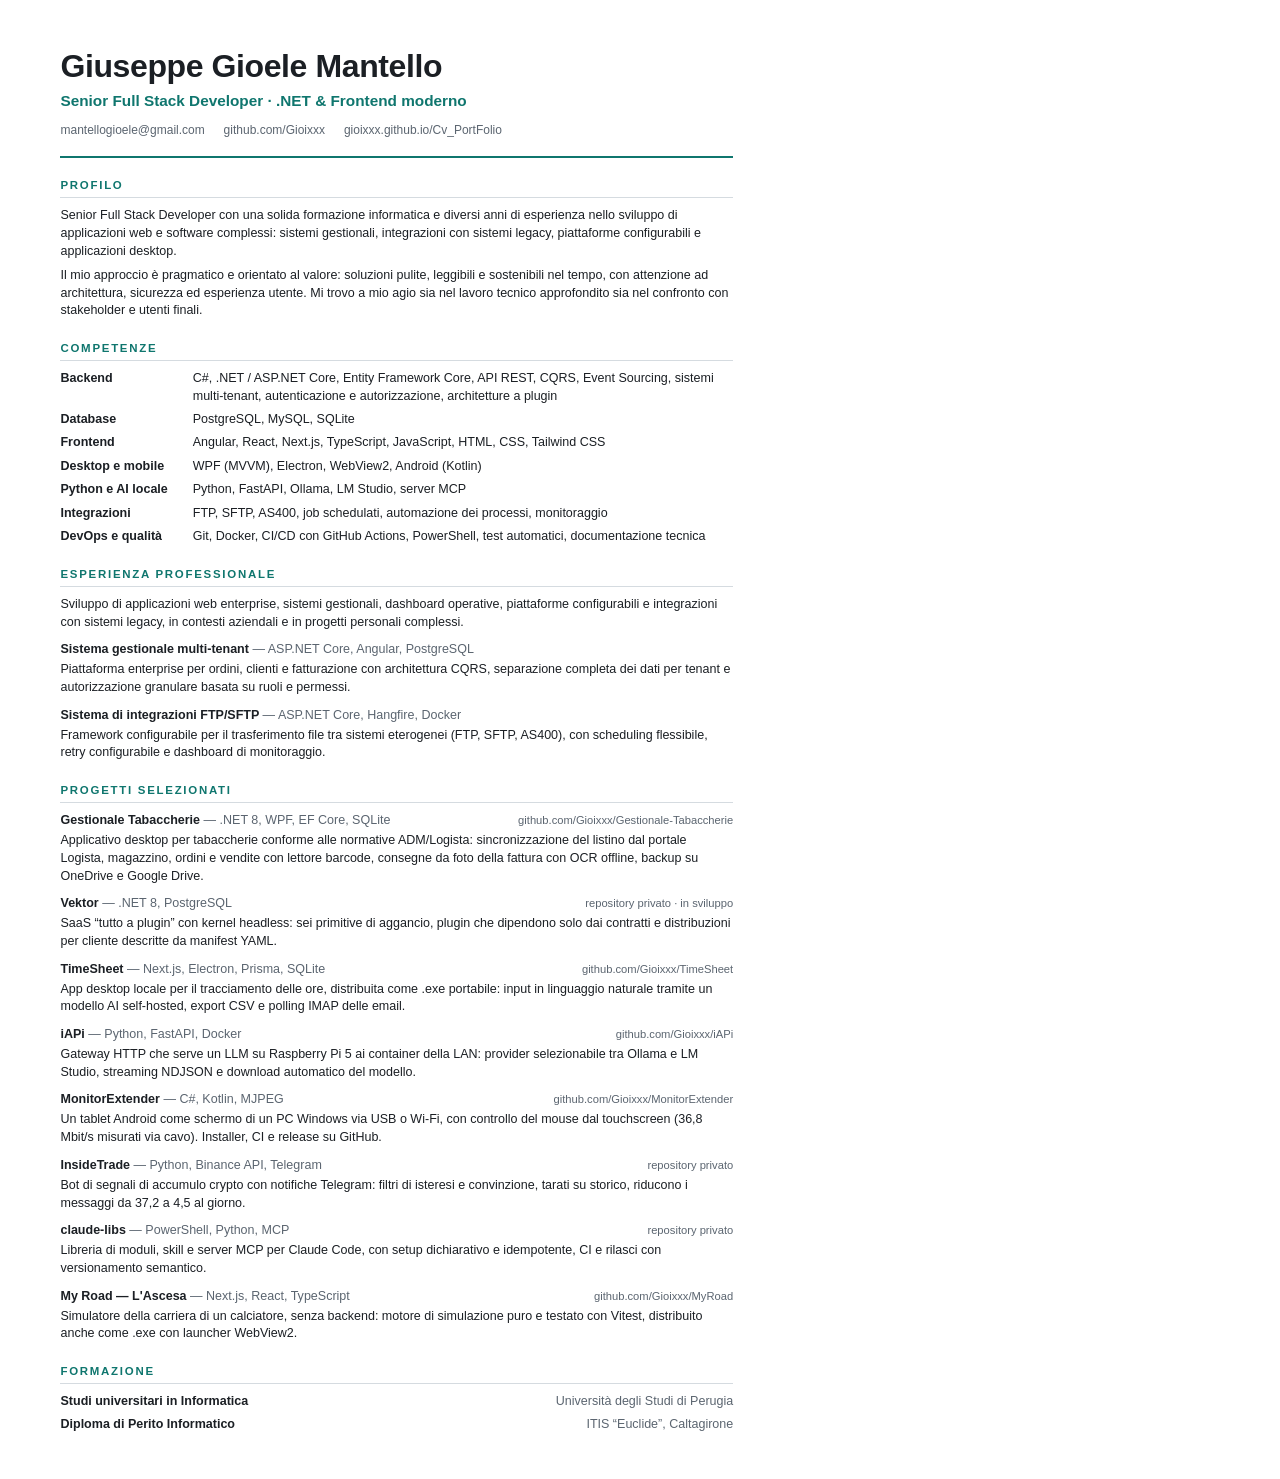
==== cv/cv.html @ 1de5ad5f "feat(cv): rebuild the downloadable CV from an HTML source - Add cv/cv.html (A4, selectable text, two" ====
<!DOCTYPE html>
<html lang="it">

<head>
    <meta charset="UTF-8">
    <title>Giuseppe Gioele Mantello — Senior Full Stack Developer</title>
    <meta name="author" content="Giuseppe Gioele Mantello">
    <style>
        /* Sorgente del CV scaricabile (../cv.pdf). Rigenera il PDF con cv/build-cv.ps1. */
        :root {
            --ink: #1b1f24;
            --muted: #5b6570;
            --accent: #0f766e;
            --rule: #d5dbe0;
        }

        @page {
            size: A4;
            margin: 0;
        }

        * {
            box-sizing: border-box;
            margin: 0;
            padding: 0;
        }

        html {
            -webkit-print-color-adjust: exact;
            print-color-adjust: exact;
        }

        body {
            font-family: "Segoe UI", Arial, Helvetica, sans-serif;
            font-size: 9.4pt;
            line-height: 1.42;
            color: var(--ink);
            background: #fff;
        }

        .page {
            width: 210mm;
            padding: 13mm 16mm 12mm;
        }

        /* Intestazione */
        header {
            padding-bottom: 4.5mm;
            border-bottom: 1.6pt solid var(--accent);
        }

        h1 {
            font-size: 24pt;
            line-height: 1.1;
            letter-spacing: -0.3pt;
            font-weight: 700;
        }

        .role {
            margin-top: 1.5mm;
            font-size: 11.5pt;
            font-weight: 600;
            color: var(--accent);
        }

        .contacts {
            margin-top: 2.6mm;
            display: flex;
            flex-wrap: wrap;
            gap: 0 5mm;
            font-size: 9pt;
            color: var(--muted);
        }

        .contacts a {
            color: inherit;
            text-decoration: none;
        }

        /* Sezioni */
        section {
            margin-top: 5.2mm;
        }

        h2 {
            font-size: 8.6pt;
            font-weight: 700;
            letter-spacing: 1.3pt;
            text-transform: uppercase;
            color: var(--accent);
            padding-bottom: 1mm;
            margin-bottom: 2.4mm;
            border-bottom: 0.6pt solid var(--rule);
        }

        p+p {
            margin-top: 1.6mm;
        }

        /* Competenze */
        .skills {
            display: grid;
            grid-template-columns: 31mm 1fr;
            gap: 1.5mm 4mm;
        }

        .skills dt {
            font-weight: 700;
        }

        .skills dd {
            color: var(--ink);
        }

        /* Esperienza e progetti */
        .entry {
            break-inside: avoid;
        }

        .entry+.entry {
            margin-top: 2.6mm;
        }

        .entry-head {
            display: flex;
            justify-content: space-between;
            align-items: baseline;
            gap: 4mm;
        }

        .entry-title {
            font-weight: 700;
        }

        .entry-title .stack {
            font-weight: 400;
            color: var(--muted);
        }

        .entry-link {
            font-size: 8.4pt;
            color: var(--muted);
            white-space: nowrap;
        }

        .entry p {
            margin-top: 0.6mm;
        }

        .lead-in {
            margin-bottom: 2.6mm;
        }

        .edu {
            display: flex;
            justify-content: space-between;
            gap: 4mm;
        }

        .edu+.edu {
            margin-top: 1.4mm;
        }

        .edu .where {
            color: var(--muted);
        }
    </style>
</head>

<body>
    <div class="page">
        <header>
            <h1>Giuseppe Gioele Mantello</h1>
            <div class="role">Senior Full Stack Developer &middot; .NET &amp; Frontend moderno</div>
            <div class="contacts">
                <a href="mailto:mantellogioele@gmail.com">mantellogioele@gmail.com</a>
                <a href="https://github.com/Gioixxx">github.com/Gioixxx</a>
                <a href="https://gioixxx.github.io/Cv_PortFolio/">gioixxx.github.io/Cv_PortFolio</a>
            </div>
        </header>

        <section>
            <h2>Profilo</h2>
            <p>
                Senior Full Stack Developer con una solida formazione informatica e diversi anni di esperienza
                nello sviluppo di applicazioni web e software complessi: sistemi gestionali, integrazioni con
                sistemi legacy, piattaforme configurabili e applicazioni desktop.
            </p>
            <p>
                Il mio approccio &egrave; pragmatico e orientato al valore: soluzioni pulite, leggibili e
                sostenibili nel tempo, con attenzione ad architettura, sicurezza ed esperienza utente. Mi trovo
                a mio agio sia nel lavoro tecnico approfondito sia nel confronto con stakeholder e utenti finali.
            </p>
        </section>

        <section>
            <h2>Competenze</h2>
            <dl class="skills">
                <dt>Backend</dt>
                <dd>C#, .NET / ASP.NET Core, Entity Framework Core, API REST, CQRS, Event Sourcing, sistemi
                    multi-tenant, autenticazione e autorizzazione, architetture a plugin</dd>
                <dt>Database</dt>
                <dd>PostgreSQL, MySQL, SQLite</dd>
                <dt>Frontend</dt>
                <dd>Angular, React, Next.js, TypeScript, JavaScript, HTML, CSS, Tailwind CSS</dd>
                <dt>Desktop e mobile</dt>
                <dd>WPF (MVVM), Electron, WebView2, Android (Kotlin)</dd>
                <dt>Python e AI locale</dt>
                <dd>Python, FastAPI, Ollama, LM Studio, server MCP</dd>
                <dt>Integrazioni</dt>
                <dd>FTP, SFTP, AS400, job schedulati, automazione dei processi, monitoraggio</dd>
                <dt>DevOps e qualit&agrave;</dt>
                <dd>Git, Docker, CI/CD con GitHub Actions, PowerShell, test automatici, documentazione tecnica</dd>
            </dl>
        </section>

        <section>
            <h2>Esperienza professionale</h2>
            <p class="lead-in">
                Sviluppo di applicazioni web enterprise, sistemi gestionali, dashboard operative, piattaforme
                configurabili e integrazioni con sistemi legacy, in contesti aziendali e in progetti personali
                complessi.
            </p>
            <div class="entry">
                <div class="entry-head">
                    <span class="entry-title">Sistema gestionale multi-tenant
                        <span class="stack">&mdash; ASP.NET Core, Angular, PostgreSQL</span></span>
                </div>
                <p>Piattaforma enterprise per ordini, clienti e fatturazione con architettura CQRS, separazione
                    completa dei dati per tenant e autorizzazione granulare basata su ruoli e permessi.</p>
            </div>
            <div class="entry">
                <div class="entry-head">
                    <span class="entry-title">Sistema di integrazioni FTP/SFTP
                        <span class="stack">&mdash; ASP.NET Core, Hangfire, Docker</span></span>
                </div>
                <p>Framework configurabile per il trasferimento file tra sistemi eterogenei (FTP, SFTP, AS400),
                    con scheduling flessibile, retry configurabile e dashboard di monitoraggio.</p>
            </div>
        </section>

        <section>
            <h2>Progetti selezionati</h2>
            <div class="entry">
                <div class="entry-head">
                    <span class="entry-title">Gestionale Tabaccherie
                        <span class="stack">&mdash; .NET 8, WPF, EF Core, SQLite</span></span>
                    <span class="entry-link">github.com/Gioixxx/Gestionale-Tabaccherie</span>
                </div>
                <p>Applicativo desktop per tabaccherie conforme alle normative ADM/Logista: sincronizzazione del
                    listino dal portale Logista, magazzino, ordini e vendite con lettore barcode, consegne da
                    foto della fattura con OCR offline, backup su OneDrive e Google Drive.</p>
            </div>
            <div class="entry">
                <div class="entry-head">
                    <span class="entry-title">Vektor
                        <span class="stack">&mdash; .NET 8, PostgreSQL</span></span>
                    <span class="entry-link">repository privato &middot; in sviluppo</span>
                </div>
                <p>SaaS &ldquo;tutto a plugin&rdquo; con kernel headless: sei primitive di aggancio, plugin che
                    dipendono solo dai contratti e distribuzioni per cliente descritte da manifest YAML.</p>
            </div>
            <div class="entry">
                <div class="entry-head">
                    <span class="entry-title">TimeSheet
                        <span class="stack">&mdash; Next.js, Electron, Prisma, SQLite</span></span>
                    <span class="entry-link">github.com/Gioixxx/TimeSheet</span>
                </div>
                <p>App desktop locale per il tracciamento delle ore, distribuita come .exe portabile: input in
                    linguaggio naturale tramite un modello AI self-hosted, export CSV e polling IMAP delle email.</p>
            </div>
            <div class="entry">
                <div class="entry-head">
                    <span class="entry-title">iAPi
                        <span class="stack">&mdash; Python, FastAPI, Docker</span></span>
                    <span class="entry-link">github.com/Gioixxx/iAPi</span>
                </div>
                <p>Gateway HTTP che serve un LLM su Raspberry Pi 5 ai container della LAN: provider selezionabile
                    tra Ollama e LM Studio, streaming NDJSON e download automatico del modello.</p>
            </div>
            <div class="entry">
                <div class="entry-head">
                    <span class="entry-title">MonitorExtender
                        <span class="stack">&mdash; C#, Kotlin, MJPEG</span></span>
                    <span class="entry-link">github.com/Gioixxx/MonitorExtender</span>
                </div>
                <p>Un tablet Android come schermo di un PC Windows via USB o Wi-Fi, con controllo del mouse dal
                    touchscreen (36,8 Mbit/s misurati via cavo). Installer, CI e release su GitHub.</p>
            </div>
            <div class="entry">
                <div class="entry-head">
                    <span class="entry-title">InsideTrade
                        <span class="stack">&mdash; Python, Binance API, Telegram</span></span>
                    <span class="entry-link">repository privato</span>
                </div>
                <p>Bot di segnali di accumulo crypto con notifiche Telegram: filtri di isteresi e convinzione,
                    tarati su storico, riducono i messaggi da 37,2 a 4,5 al giorno.</p>
            </div>
            <div class="entry">
                <div class="entry-head">
                    <span class="entry-title">claude-libs
                        <span class="stack">&mdash; PowerShell, Python, MCP</span></span>
                    <span class="entry-link">repository privato</span>
                </div>
                <p>Libreria di moduli, skill e server MCP per Claude Code, con setup dichiarativo e idempotente,
                    CI e rilasci con versionamento semantico.</p>
            </div>
            <div class="entry">
                <div class="entry-head">
                    <span class="entry-title">My Road &mdash; L'Ascesa
                        <span class="stack">&mdash; Next.js, React, TypeScript</span></span>
                    <span class="entry-link">github.com/Gioixxx/MyRoad</span>
                </div>
                <p>Simulatore della carriera di un calciatore, senza backend: motore di simulazione puro e testato
                    con Vitest, distribuito anche come .exe con launcher WebView2.</p>
            </div>
        </section>

        <section>
            <h2>Formazione</h2>
            <div class="edu">
                <span><strong>Studi universitari in Informatica</strong></span>
                <span class="where">Universit&agrave; degli Studi di Perugia</span>
            </div>
            <div class="edu">
                <span><strong>Diploma di Perito Informatico</strong></span>
                <span class="where">ITIS &ldquo;Euclide&rdquo;, Caltagirone</span>
            </div>
        </section>
    </div>
</body>

</html>
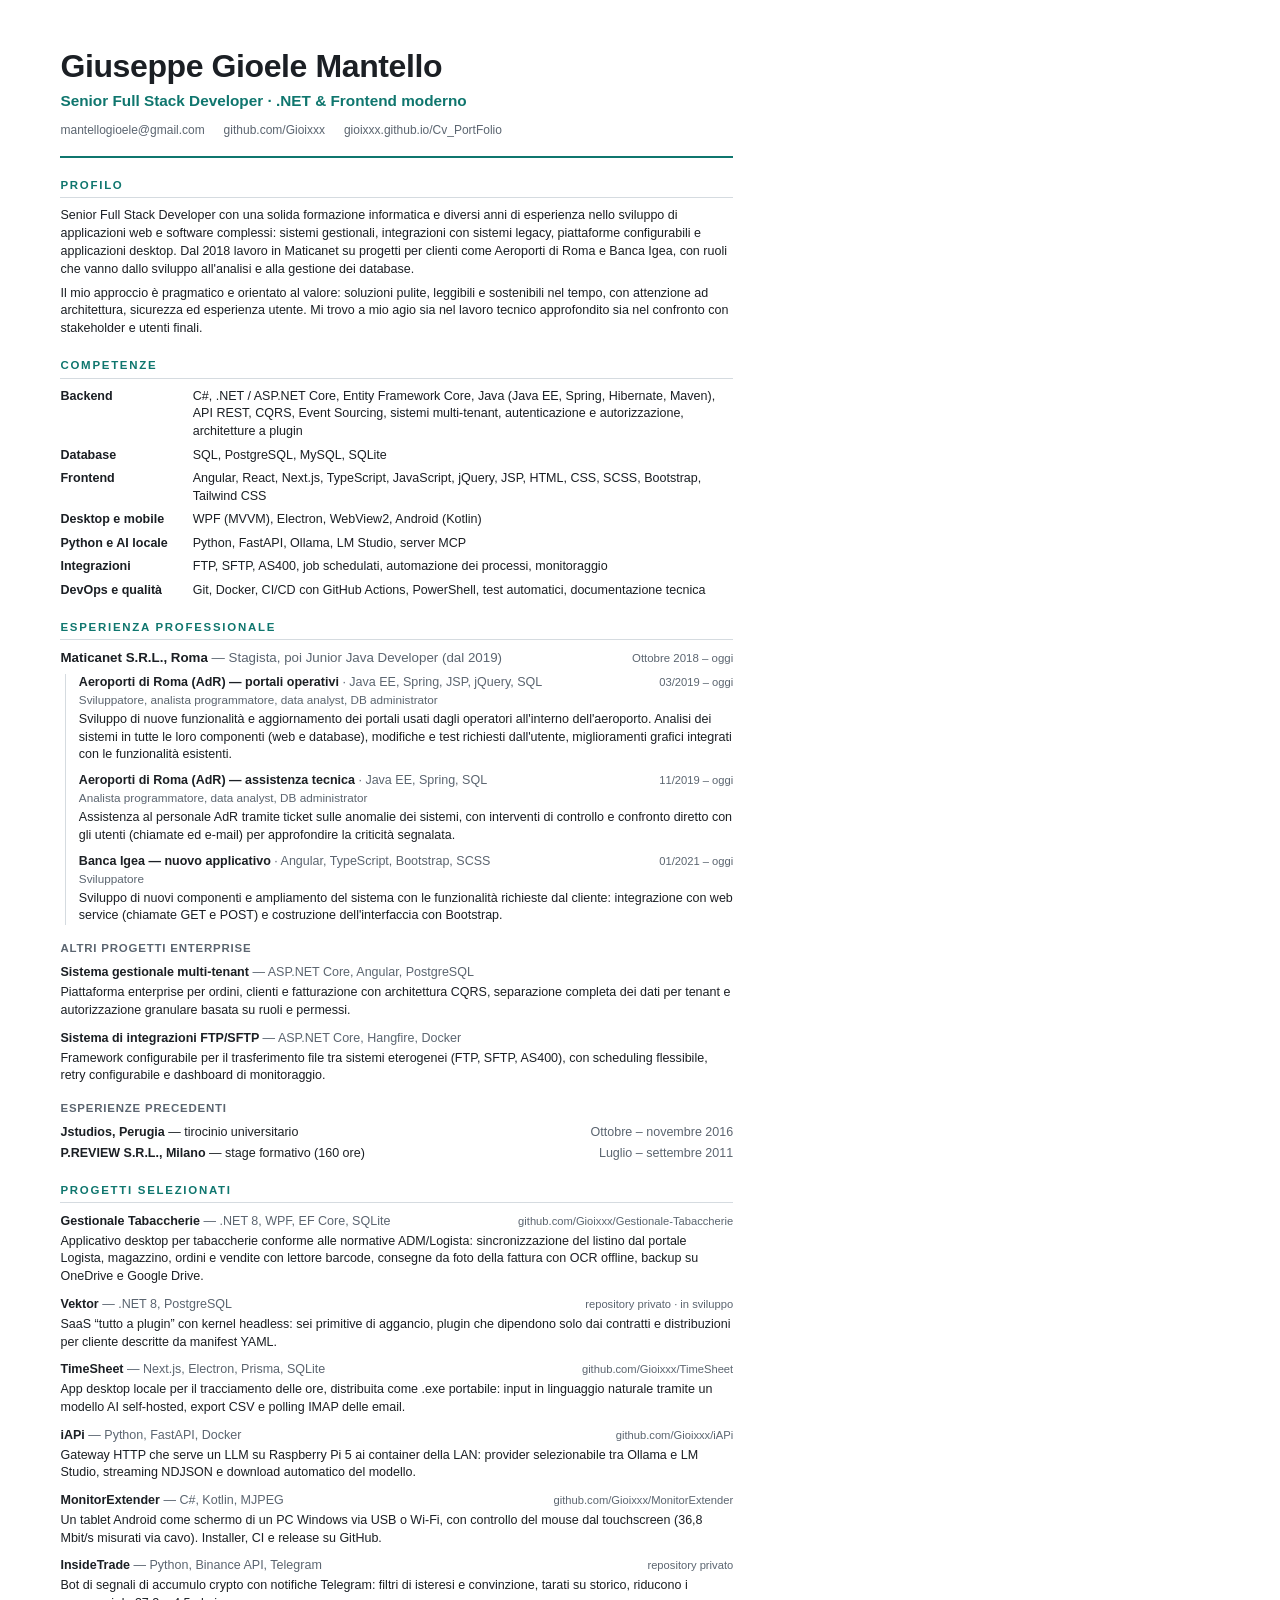
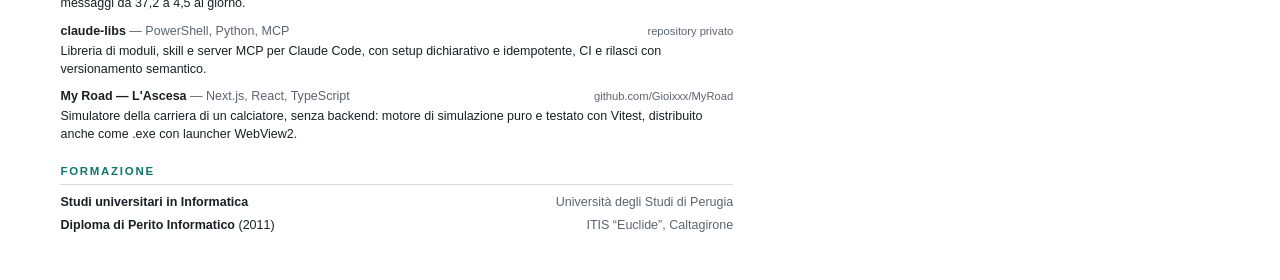
==== commit 88577952: "feat(cv): add Maticanet experience and client engagements - Add the Maticanet S.R.L. role history (i" ====
--- a/cv/cv.html
+++ b/cv/cv.html
@@ -151,6 +151,79 @@
             margin-bottom: 2.6mm;
         }
 
+        /* Azienda con incarichi per cliente annidati */
+        .job {
+            break-inside: avoid-page;
+        }
+
+        .job+.job {
+            margin-top: 3mm;
+        }
+
+        .job-head {
+            display: flex;
+            justify-content: space-between;
+            align-items: baseline;
+            gap: 4mm;
+        }
+
+        .job-company {
+            font-weight: 700;
+            font-size: 10pt;
+        }
+
+        .job-roles {
+            font-weight: 400;
+            color: var(--muted);
+        }
+
+        .job-period {
+            font-size: 8.6pt;
+            color: var(--muted);
+            white-space: nowrap;
+        }
+
+        .engagements {
+            margin: 1.6mm 0 0 1.2mm;
+            padding-left: 3.4mm;
+            border-left: 1.4pt solid var(--rule);
+        }
+
+        .engagements .entry+.entry {
+            margin-top: 2.2mm;
+        }
+
+        .role-line {
+            color: var(--muted);
+            font-size: 8.8pt;
+        }
+
+        .subhead {
+            margin: 4mm 0 2mm;
+            font-size: 8.6pt;
+            font-weight: 700;
+            letter-spacing: 0.6pt;
+            text-transform: uppercase;
+            color: var(--muted);
+            break-after: avoid;
+        }
+
+        .earlier {
+            break-inside: avoid;
+            display: flex;
+            justify-content: space-between;
+            gap: 4mm;
+        }
+
+        .earlier+.earlier {
+            margin-top: 0.8mm;
+        }
+
+        .earlier .when {
+            color: var(--muted);
+            white-space: nowrap;
+        }
+
         .edu {
             display: flex;
             justify-content: space-between;
@@ -184,7 +257,9 @@
             <p>
                 Senior Full Stack Developer con una solida formazione informatica e diversi anni di esperienza
                 nello sviluppo di applicazioni web e software complessi: sistemi gestionali, integrazioni con
-                sistemi legacy, piattaforme configurabili e applicazioni desktop.
+                sistemi legacy, piattaforme configurabili e applicazioni desktop. Dal 2018 lavoro in
+                Maticanet su progetti per clienti come Aeroporti di Roma e Banca Igea, con ruoli che vanno dallo
+                sviluppo all'analisi e alla gestione dei database.
             </p>
             <p>
                 Il mio approccio &egrave; pragmatico e orientato al valore: soluzioni pulite, leggibili e
@@ -197,12 +272,14 @@
             <h2>Competenze</h2>
             <dl class="skills">
                 <dt>Backend</dt>
-                <dd>C#, .NET / ASP.NET Core, Entity Framework Core, API REST, CQRS, Event Sourcing, sistemi
-                    multi-tenant, autenticazione e autorizzazione, architetture a plugin</dd>
+                <dd>C#, .NET / ASP.NET Core, Entity Framework Core, Java (Java EE, Spring, Hibernate, Maven),
+                    API REST, CQRS, Event Sourcing, sistemi multi-tenant, autenticazione e autorizzazione,
+                    architetture a plugin</dd>
                 <dt>Database</dt>
-                <dd>PostgreSQL, MySQL, SQLite</dd>
+                <dd>SQL, PostgreSQL, MySQL, SQLite</dd>
                 <dt>Frontend</dt>
-                <dd>Angular, React, Next.js, TypeScript, JavaScript, HTML, CSS, Tailwind CSS</dd>
+                <dd>Angular, React, Next.js, TypeScript, JavaScript, jQuery, JSP, HTML, CSS, SCSS, Bootstrap,
+                    Tailwind CSS</dd>
                 <dt>Desktop e mobile</dt>
                 <dd>WPF (MVVM), Electron, WebView2, Android (Kotlin)</dd>
                 <dt>Python e AI locale</dt>
@@ -216,11 +293,51 @@
 
         <section>
             <h2>Esperienza professionale</h2>
-            <p class="lead-in">
-                Sviluppo di applicazioni web enterprise, sistemi gestionali, dashboard operative, piattaforme
-                configurabili e integrazioni con sistemi legacy, in contesti aziendali e in progetti personali
-                complessi.
-            </p>
+            <div class="job">
+                <div class="job-head">
+                    <span class="job-company">Maticanet S.R.L., Roma
+                        <span class="job-roles">&mdash; Stagista, poi Junior Java Developer (dal 2019)</span></span>
+                    <span class="job-period">Ottobre 2018 &ndash; oggi</span>
+                </div>
+                <div class="engagements">
+                    <div class="entry">
+                        <div class="entry-head">
+                            <span class="entry-title">Aeroporti di Roma (AdR) &mdash; portali operativi
+                                <span class="stack">&middot; Java EE, Spring, JSP, jQuery, SQL</span></span>
+                            <span class="entry-link">03/2019 &ndash; oggi</span>
+                        </div>
+                        <div class="role-line">Sviluppatore, analista programmatore, data analyst, DB administrator</div>
+                        <p>Sviluppo di nuove funzionalit&agrave; e aggiornamento dei portali usati dagli operatori
+                            all'interno dell'aeroporto. Analisi dei sistemi in tutte le loro componenti (web e
+                            database), modifiche e test richiesti dall'utente, miglioramenti grafici integrati con
+                            le funzionalit&agrave; esistenti.</p>
+                    </div>
+                    <div class="entry">
+                        <div class="entry-head">
+                            <span class="entry-title">Aeroporti di Roma (AdR) &mdash; assistenza tecnica
+                                <span class="stack">&middot; Java EE, Spring, SQL</span></span>
+                            <span class="entry-link">11/2019 &ndash; oggi</span>
+                        </div>
+                        <div class="role-line">Analista programmatore, data analyst, DB administrator</div>
+                        <p>Assistenza al personale AdR tramite ticket sulle anomalie dei sistemi, con interventi di
+                            controllo e confronto diretto con gli utenti (chiamate ed e-mail) per approfondire la
+                            criticit&agrave; segnalata.</p>
+                    </div>
+                    <div class="entry">
+                        <div class="entry-head">
+                            <span class="entry-title">Banca Igea &mdash; nuovo applicativo
+                                <span class="stack">&middot; Angular, TypeScript, Bootstrap, SCSS</span></span>
+                            <span class="entry-link">01/2021 &ndash; oggi</span>
+                        </div>
+                        <div class="role-line">Sviluppatore</div>
+                        <p>Sviluppo di nuovi componenti e ampliamento del sistema con le funzionalit&agrave; richieste
+                            dal cliente: integrazione con web service (chiamate GET e POST) e costruzione
+                            dell'interfaccia con Bootstrap.</p>
+                    </div>
+                </div>
+            </div>
+
+            <div class="subhead">Altri progetti enterprise</div>
             <div class="entry">
                 <div class="entry-head">
                     <span class="entry-title">Sistema gestionale multi-tenant
@@ -236,6 +353,16 @@
                 </div>
                 <p>Framework configurabile per il trasferimento file tra sistemi eterogenei (FTP, SFTP, AS400),
                     con scheduling flessibile, retry configurabile e dashboard di monitoraggio.</p>
+            </div>
+
+            <div class="subhead">Esperienze precedenti</div>
+            <div class="earlier">
+                <span><strong>Jstudios, Perugia</strong> &mdash; tirocinio universitario</span>
+                <span class="when">Ottobre &ndash; novembre 2016</span>
+            </div>
+            <div class="earlier">
+                <span><strong>P.REVIEW S.R.L., Milano</strong> &mdash; stage formativo (160 ore)</span>
+                <span class="when">Luglio &ndash; settembre 2011</span>
             </div>
         </section>
 
@@ -323,7 +450,7 @@
                 <span class="where">Universit&agrave; degli Studi di Perugia</span>
             </div>
             <div class="edu">
-                <span><strong>Diploma di Perito Informatico</strong></span>
+                <span><strong>Diploma di Perito Informatico</strong> (2011)</span>
                 <span class="where">ITIS &ldquo;Euclide&rdquo;, Caltagirone</span>
             </div>
         </section>
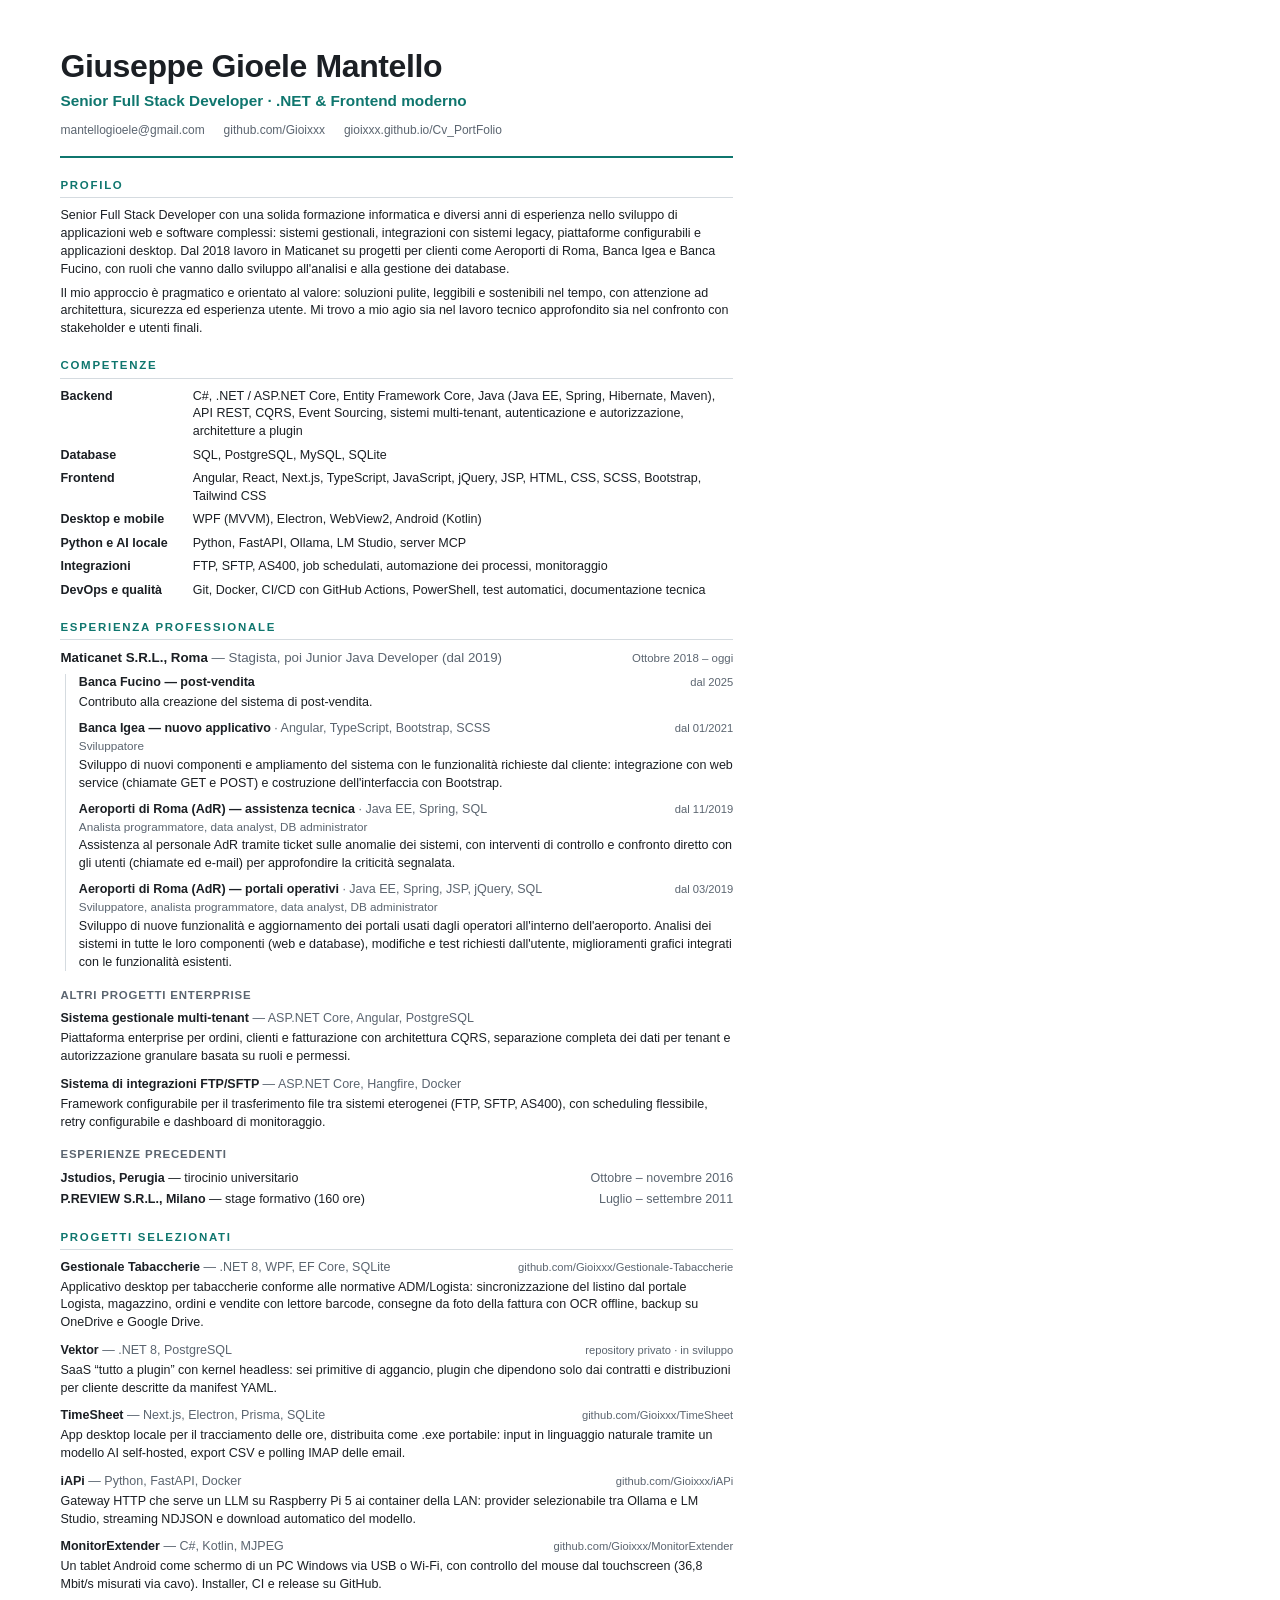
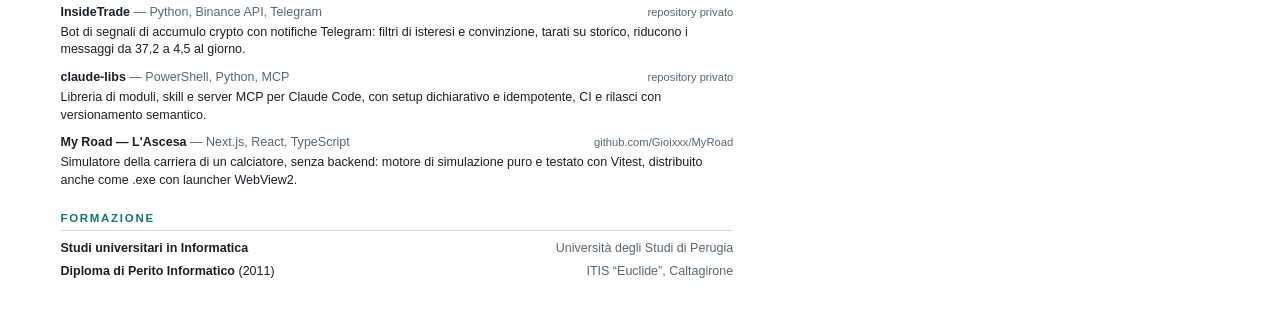
==== commit a2c50e5d: "feat(cv): add Banca Fucino post-sales engagement - Add the Banca Fucino post-vendita engagement (sin" ====
--- a/cv/cv.html
+++ b/cv/cv.html
@@ -198,6 +198,10 @@
             font-size: 8.8pt;
         }
 
+        .keep {
+            break-inside: avoid;
+        }
+
         .subhead {
             margin: 4mm 0 2mm;
             font-size: 8.6pt;
@@ -258,7 +262,7 @@
                 Senior Full Stack Developer con una solida formazione informatica e diversi anni di esperienza
                 nello sviluppo di applicazioni web e software complessi: sistemi gestionali, integrazioni con
                 sistemi legacy, piattaforme configurabili e applicazioni desktop. Dal 2018 lavoro in
-                Maticanet su progetti per clienti come Aeroporti di Roma e Banca Igea, con ruoli che vanno dallo
+                Maticanet su progetti per clienti come Aeroporti di Roma, Banca Igea e Banca Fucino, con ruoli che vanno dallo
                 sviluppo all'analisi e alla gestione dei database.
             </p>
             <p>
@@ -302,21 +306,27 @@
                 <div class="engagements">
                     <div class="entry">
                         <div class="entry-head">
-                            <span class="entry-title">Aeroporti di Roma (AdR) &mdash; portali operativi
-                                <span class="stack">&middot; Java EE, Spring, JSP, jQuery, SQL</span></span>
-                            <span class="entry-link">03/2019 &ndash; oggi</span>
+                            <span class="entry-title">Banca Fucino &mdash; post-vendita</span>
+                            <span class="entry-link">dal 2025</span>
                         </div>
-                        <div class="role-line">Sviluppatore, analista programmatore, data analyst, DB administrator</div>
-                        <p>Sviluppo di nuove funzionalit&agrave; e aggiornamento dei portali usati dagli operatori
-                            all'interno dell'aeroporto. Analisi dei sistemi in tutte le loro componenti (web e
-                            database), modifiche e test richiesti dall'utente, miglioramenti grafici integrati con
-                            le funzionalit&agrave; esistenti.</p>
+                        <p>Contributo alla creazione del sistema di post-vendita.</p>
+                    </div>
+                    <div class="entry">
+                        <div class="entry-head">
+                            <span class="entry-title">Banca Igea &mdash; nuovo applicativo
+                                <span class="stack">&middot; Angular, TypeScript, Bootstrap, SCSS</span></span>
+                            <span class="entry-link">dal 01/2021</span>
+                        </div>
+                        <div class="role-line">Sviluppatore</div>
+                        <p>Sviluppo di nuovi componenti e ampliamento del sistema con le funzionalit&agrave; richieste
+                            dal cliente: integrazione con web service (chiamate GET e POST) e costruzione
+                            dell'interfaccia con Bootstrap.</p>
                     </div>
                     <div class="entry">
                         <div class="entry-head">
                             <span class="entry-title">Aeroporti di Roma (AdR) &mdash; assistenza tecnica
                                 <span class="stack">&middot; Java EE, Spring, SQL</span></span>
-                            <span class="entry-link">11/2019 &ndash; oggi</span>
+                            <span class="entry-link">dal 11/2019</span>
                         </div>
                         <div class="role-line">Analista programmatore, data analyst, DB administrator</div>
                         <p>Assistenza al personale AdR tramite ticket sulle anomalie dei sistemi, con interventi di
@@ -325,18 +335,20 @@
                     </div>
                     <div class="entry">
                         <div class="entry-head">
-                            <span class="entry-title">Banca Igea &mdash; nuovo applicativo
-                                <span class="stack">&middot; Angular, TypeScript, Bootstrap, SCSS</span></span>
-                            <span class="entry-link">01/2021 &ndash; oggi</span>
+                            <span class="entry-title">Aeroporti di Roma (AdR) &mdash; portali operativi
+                                <span class="stack">&middot; Java EE, Spring, JSP, jQuery, SQL</span></span>
+                            <span class="entry-link">dal 03/2019</span>
                         </div>
-                        <div class="role-line">Sviluppatore</div>
-                        <p>Sviluppo di nuovi componenti e ampliamento del sistema con le funzionalit&agrave; richieste
-                            dal cliente: integrazione con web service (chiamate GET e POST) e costruzione
-                            dell'interfaccia con Bootstrap.</p>
+                        <div class="role-line">Sviluppatore, analista programmatore, data analyst, DB administrator</div>
+                        <p>Sviluppo di nuove funzionalit&agrave; e aggiornamento dei portali usati dagli operatori
+                            all'interno dell'aeroporto. Analisi dei sistemi in tutte le loro componenti (web e
+                            database), modifiche e test richiesti dall'utente, miglioramenti grafici integrati con
+                            le funzionalit&agrave; esistenti.</p>
                     </div>
                 </div>
             </div>
 
+            <div class="keep">
             <div class="subhead">Altri progetti enterprise</div>
             <div class="entry">
                 <div class="entry-head">
@@ -353,6 +365,8 @@
                 </div>
                 <p>Framework configurabile per il trasferimento file tra sistemi eterogenei (FTP, SFTP, AS400),
                     con scheduling flessibile, retry configurabile e dashboard di monitoraggio.</p>
+            </div>
+
             </div>
 
             <div class="subhead">Esperienze precedenti</div>
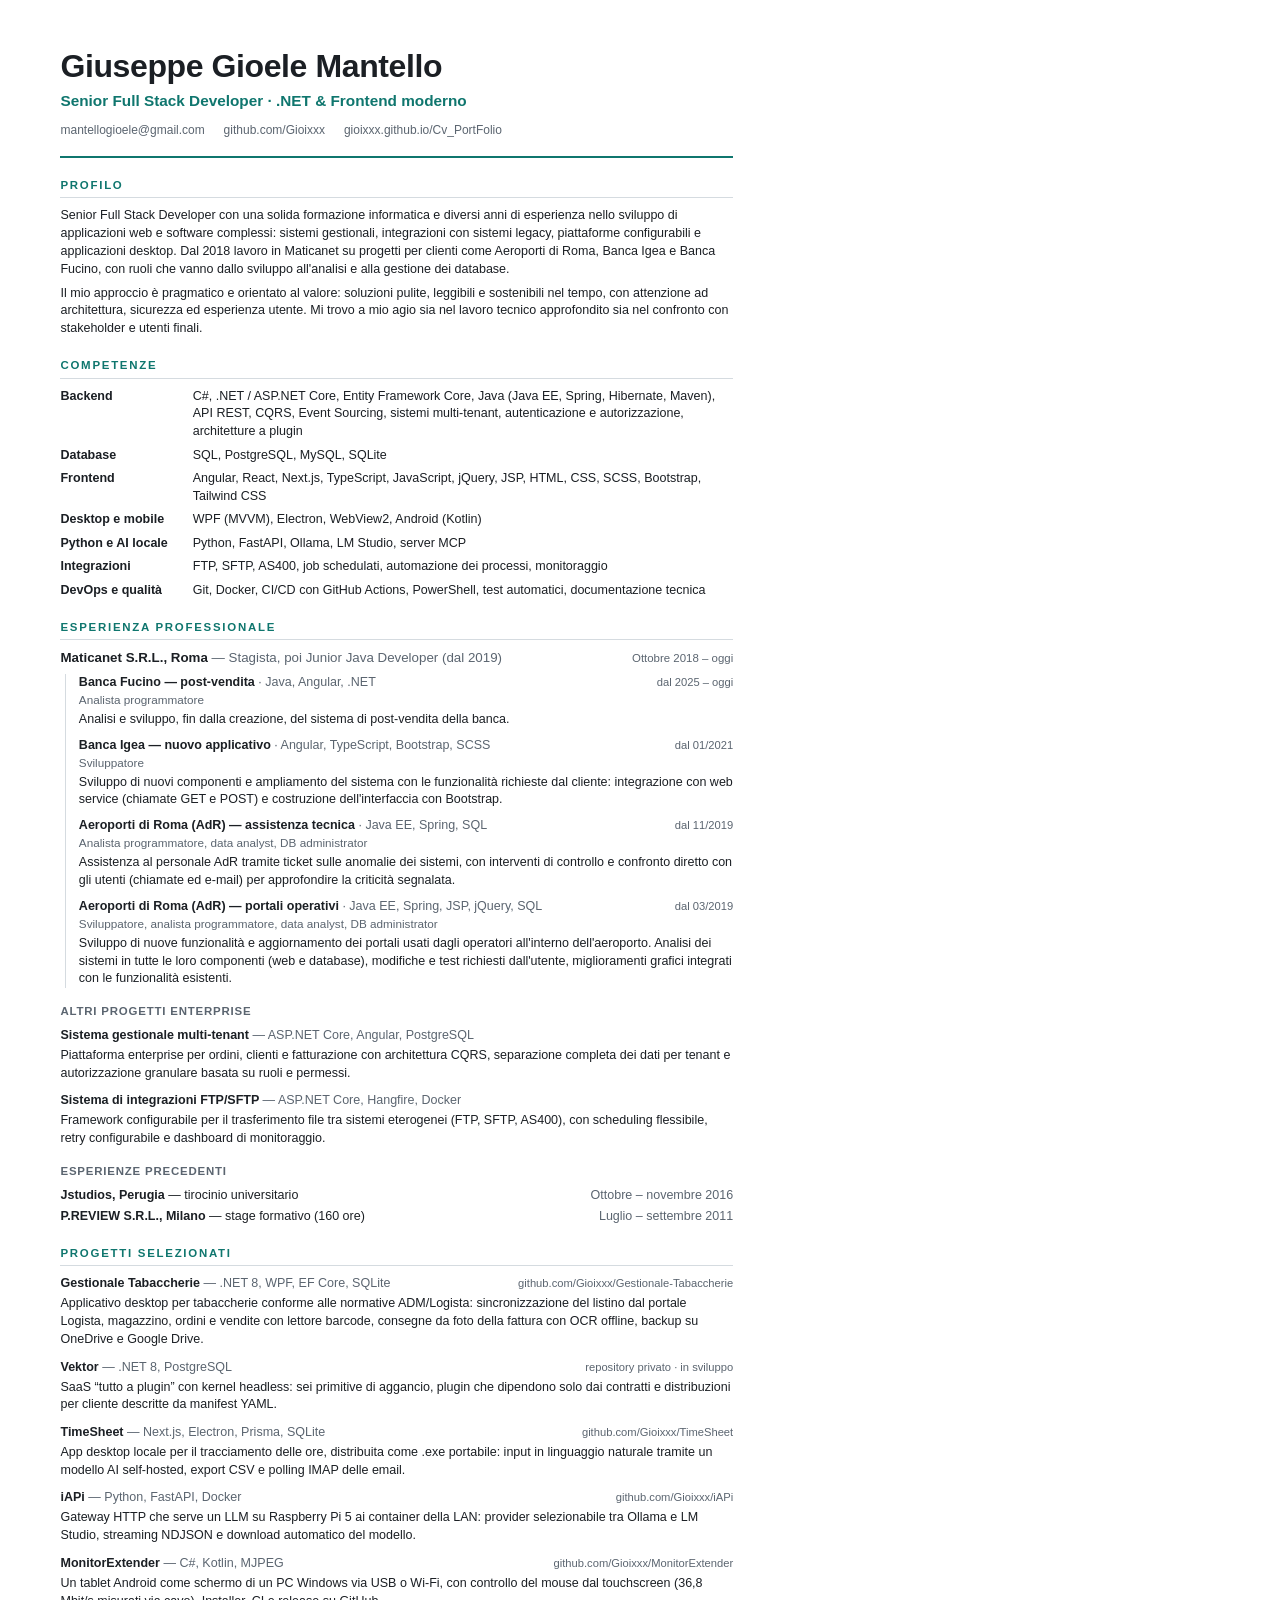
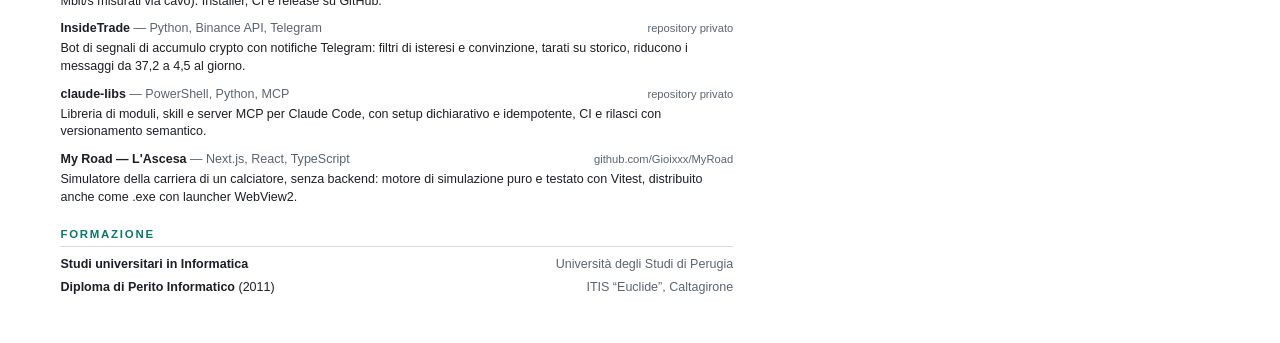
==== commit 4a2dbadf: "feat(cv): add role, stack and period for Banca Fucino - Banca Fucino is ongoing: analista programmat" ====
--- a/cv/cv.html
+++ b/cv/cv.html
@@ -306,10 +306,12 @@
                 <div class="engagements">
                     <div class="entry">
                         <div class="entry-head">
-                            <span class="entry-title">Banca Fucino &mdash; post-vendita</span>
-                            <span class="entry-link">dal 2025</span>
+                            <span class="entry-title">Banca Fucino &mdash; post-vendita
+                                <span class="stack">&middot; Java, Angular, .NET</span></span>
+                            <span class="entry-link">dal 2025 &ndash; oggi</span>
                         </div>
-                        <p>Contributo alla creazione del sistema di post-vendita.</p>
+                        <div class="role-line">Analista programmatore</div>
+                        <p>Analisi e sviluppo, fin dalla creazione, del sistema di post-vendita della banca.</p>
                     </div>
                     <div class="entry">
                         <div class="entry-head">
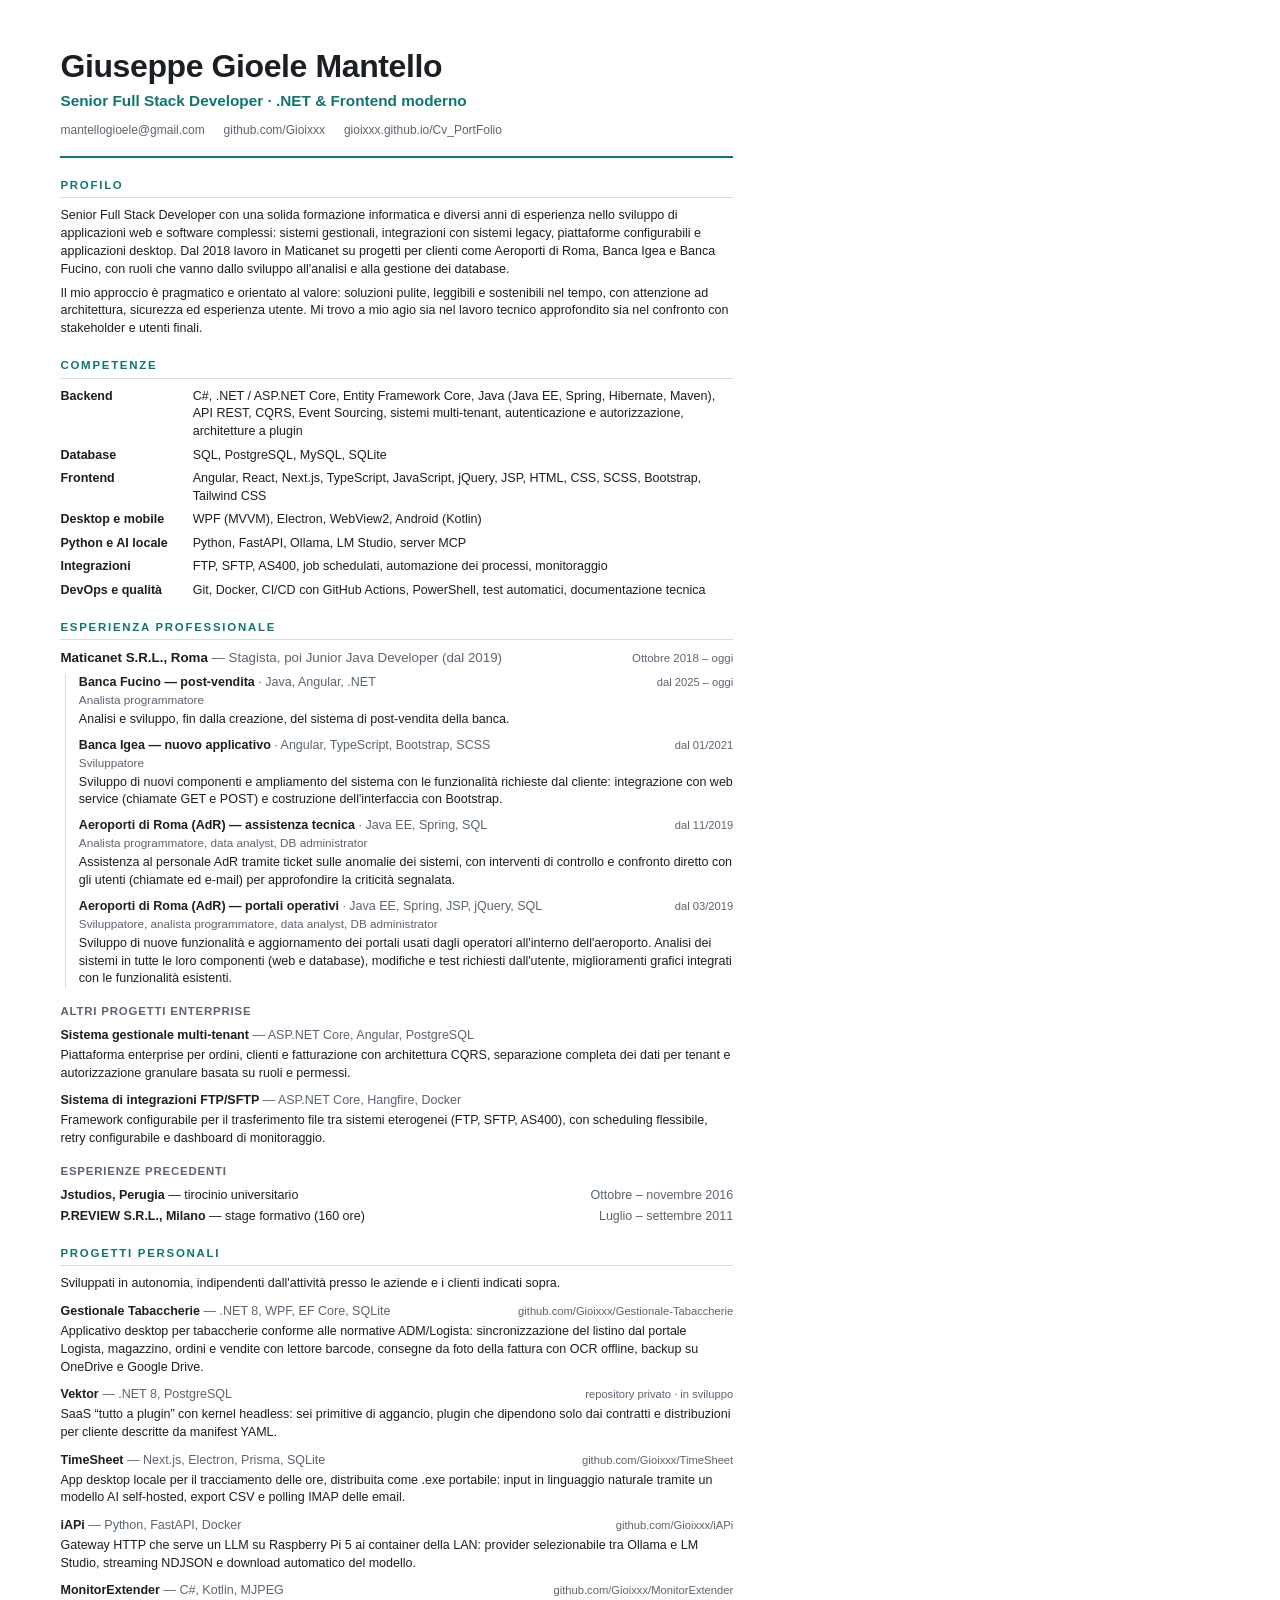
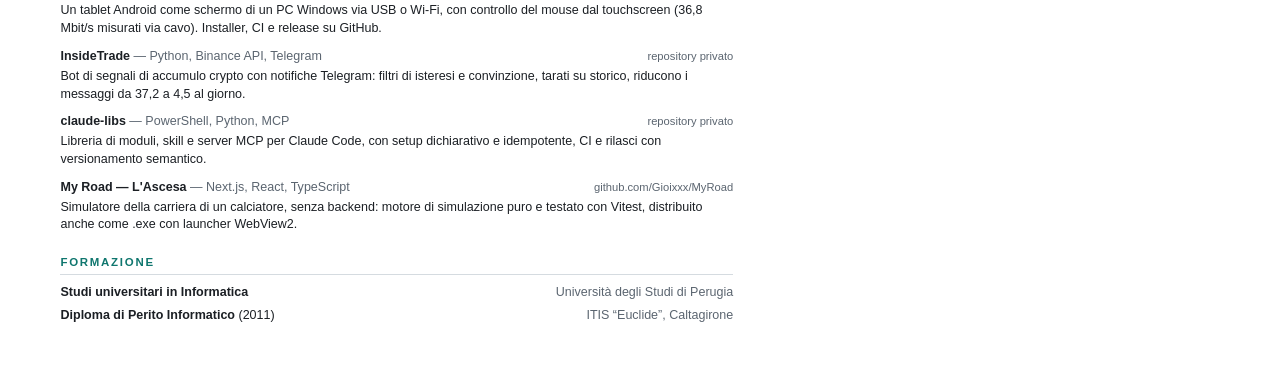
==== commit 67c6a7be: "feat(portfolio): mark repository projects as personal - Rename the CV section to "Progetti personali" ====
--- a/cv/cv.html
+++ b/cv/cv.html
@@ -383,7 +383,9 @@
         </section>
 
         <section>
-            <h2>Progetti selezionati</h2>
+            <h2>Progetti personali</h2>
+            <p class="lead-in">Sviluppati in autonomia, indipendenti dall'attivit&agrave; presso le aziende e i clienti
+                indicati sopra.</p>
             <div class="entry">
                 <div class="entry-head">
                     <span class="entry-title">Gestionale Tabaccherie
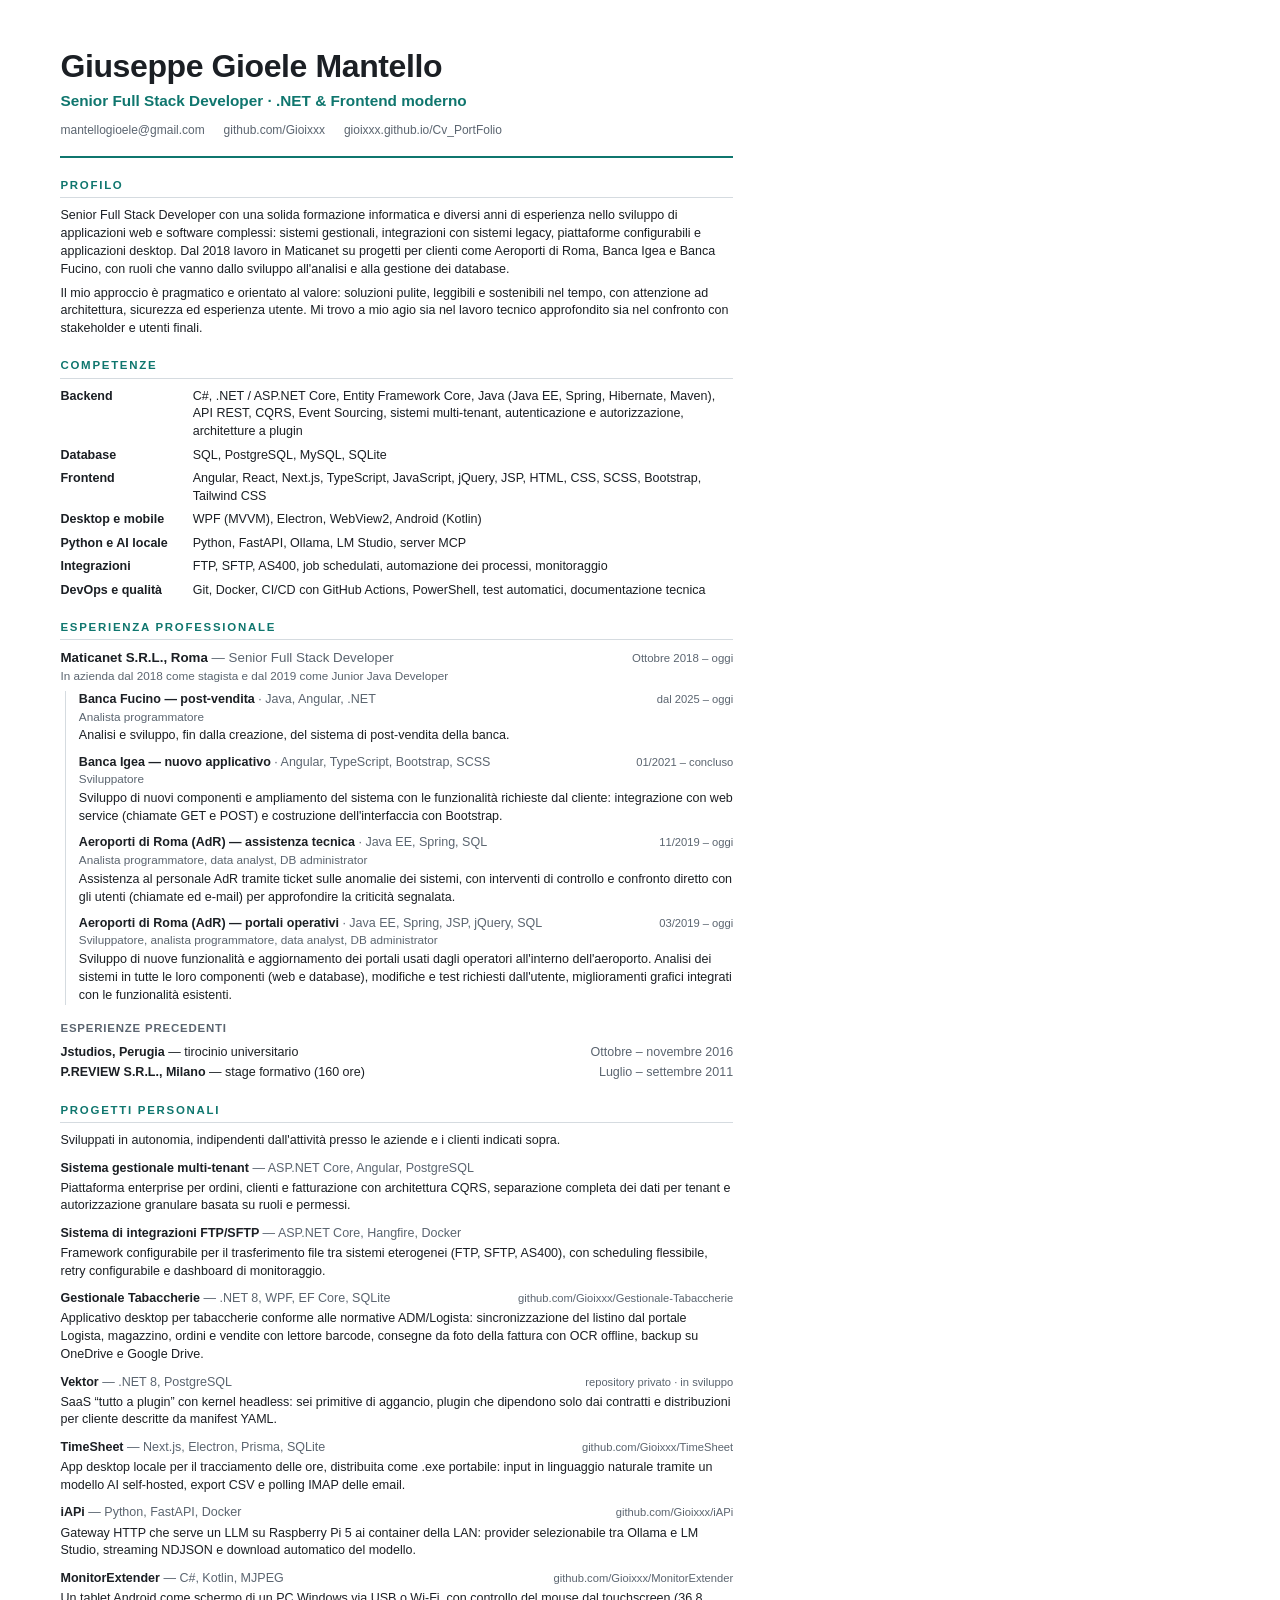
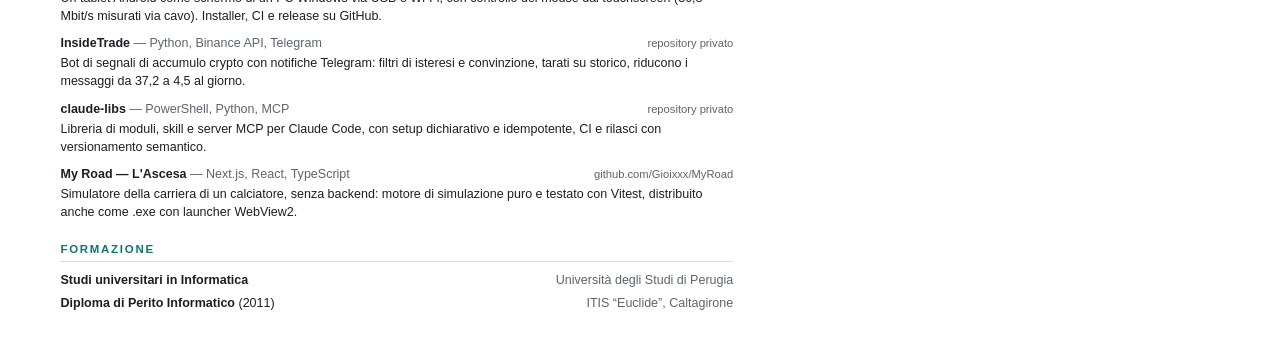
==== commit 1d8d1f29: "feat(cv): classify all showcase projects as personal - Multi-tenant, FTP/SFTP and password manager a" ====
--- a/cv/cv.html
+++ b/cv/cv.html
@@ -91,6 +91,7 @@
             padding-bottom: 1mm;
             margin-bottom: 2.4mm;
             border-bottom: 0.6pt solid var(--rule);
+            break-after: avoid;
         }
 
         p+p {
@@ -300,9 +301,10 @@
             <div class="job">
                 <div class="job-head">
                     <span class="job-company">Maticanet S.R.L., Roma
-                        <span class="job-roles">&mdash; Stagista, poi Junior Java Developer (dal 2019)</span></span>
+                        <span class="job-roles">&mdash; Senior Full Stack Developer</span></span>
                     <span class="job-period">Ottobre 2018 &ndash; oggi</span>
                 </div>
+                <div class="role-line">In azienda dal 2018 come stagista e dal 2019 come Junior Java Developer</div>
                 <div class="engagements">
                     <div class="entry">
                         <div class="entry-head">
@@ -317,7 +319,7 @@
                         <div class="entry-head">
                             <span class="entry-title">Banca Igea &mdash; nuovo applicativo
                                 <span class="stack">&middot; Angular, TypeScript, Bootstrap, SCSS</span></span>
-                            <span class="entry-link">dal 01/2021</span>
+                            <span class="entry-link">01/2021 &ndash; concluso</span>
                         </div>
                         <div class="role-line">Sviluppatore</div>
                         <p>Sviluppo di nuovi componenti e ampliamento del sistema con le funzionalit&agrave; richieste
@@ -328,7 +330,7 @@
                         <div class="entry-head">
                             <span class="entry-title">Aeroporti di Roma (AdR) &mdash; assistenza tecnica
                                 <span class="stack">&middot; Java EE, Spring, SQL</span></span>
-                            <span class="entry-link">dal 11/2019</span>
+                            <span class="entry-link">11/2019 &ndash; oggi</span>
                         </div>
                         <div class="role-line">Analista programmatore, data analyst, DB administrator</div>
                         <p>Assistenza al personale AdR tramite ticket sulle anomalie dei sistemi, con interventi di
@@ -339,7 +341,7 @@
                         <div class="entry-head">
                             <span class="entry-title">Aeroporti di Roma (AdR) &mdash; portali operativi
                                 <span class="stack">&middot; Java EE, Spring, JSP, jQuery, SQL</span></span>
-                            <span class="entry-link">dal 03/2019</span>
+                            <span class="entry-link">03/2019 &ndash; oggi</span>
                         </div>
                         <div class="role-line">Sviluppatore, analista programmatore, data analyst, DB administrator</div>
                         <p>Sviluppo di nuove funzionalit&agrave; e aggiornamento dei portali usati dagli operatori
@@ -350,27 +352,6 @@
                 </div>
             </div>
 
-            <div class="keep">
-            <div class="subhead">Altri progetti enterprise</div>
-            <div class="entry">
-                <div class="entry-head">
-                    <span class="entry-title">Sistema gestionale multi-tenant
-                        <span class="stack">&mdash; ASP.NET Core, Angular, PostgreSQL</span></span>
-                </div>
-                <p>Piattaforma enterprise per ordini, clienti e fatturazione con architettura CQRS, separazione
-                    completa dei dati per tenant e autorizzazione granulare basata su ruoli e permessi.</p>
-            </div>
-            <div class="entry">
-                <div class="entry-head">
-                    <span class="entry-title">Sistema di integrazioni FTP/SFTP
-                        <span class="stack">&mdash; ASP.NET Core, Hangfire, Docker</span></span>
-                </div>
-                <p>Framework configurabile per il trasferimento file tra sistemi eterogenei (FTP, SFTP, AS400),
-                    con scheduling flessibile, retry configurabile e dashboard di monitoraggio.</p>
-            </div>
-
-            </div>
-
             <div class="subhead">Esperienze precedenti</div>
             <div class="earlier">
                 <span><strong>Jstudios, Perugia</strong> &mdash; tirocinio universitario</span>
@@ -386,6 +367,22 @@
             <h2>Progetti personali</h2>
             <p class="lead-in">Sviluppati in autonomia, indipendenti dall'attivit&agrave; presso le aziende e i clienti
                 indicati sopra.</p>
+            <div class="entry">
+                <div class="entry-head">
+                    <span class="entry-title">Sistema gestionale multi-tenant
+                        <span class="stack">&mdash; ASP.NET Core, Angular, PostgreSQL</span></span>
+                </div>
+                <p>Piattaforma enterprise per ordini, clienti e fatturazione con architettura CQRS, separazione
+                    completa dei dati per tenant e autorizzazione granulare basata su ruoli e permessi.</p>
+            </div>
+            <div class="entry">
+                <div class="entry-head">
+                    <span class="entry-title">Sistema di integrazioni FTP/SFTP
+                        <span class="stack">&mdash; ASP.NET Core, Hangfire, Docker</span></span>
+                </div>
+                <p>Framework configurabile per il trasferimento file tra sistemi eterogenei (FTP, SFTP, AS400),
+                    con scheduling flessibile, retry configurabile e dashboard di monitoraggio.</p>
+            </div>
             <div class="entry">
                 <div class="entry-head">
                     <span class="entry-title">Gestionale Tabaccherie
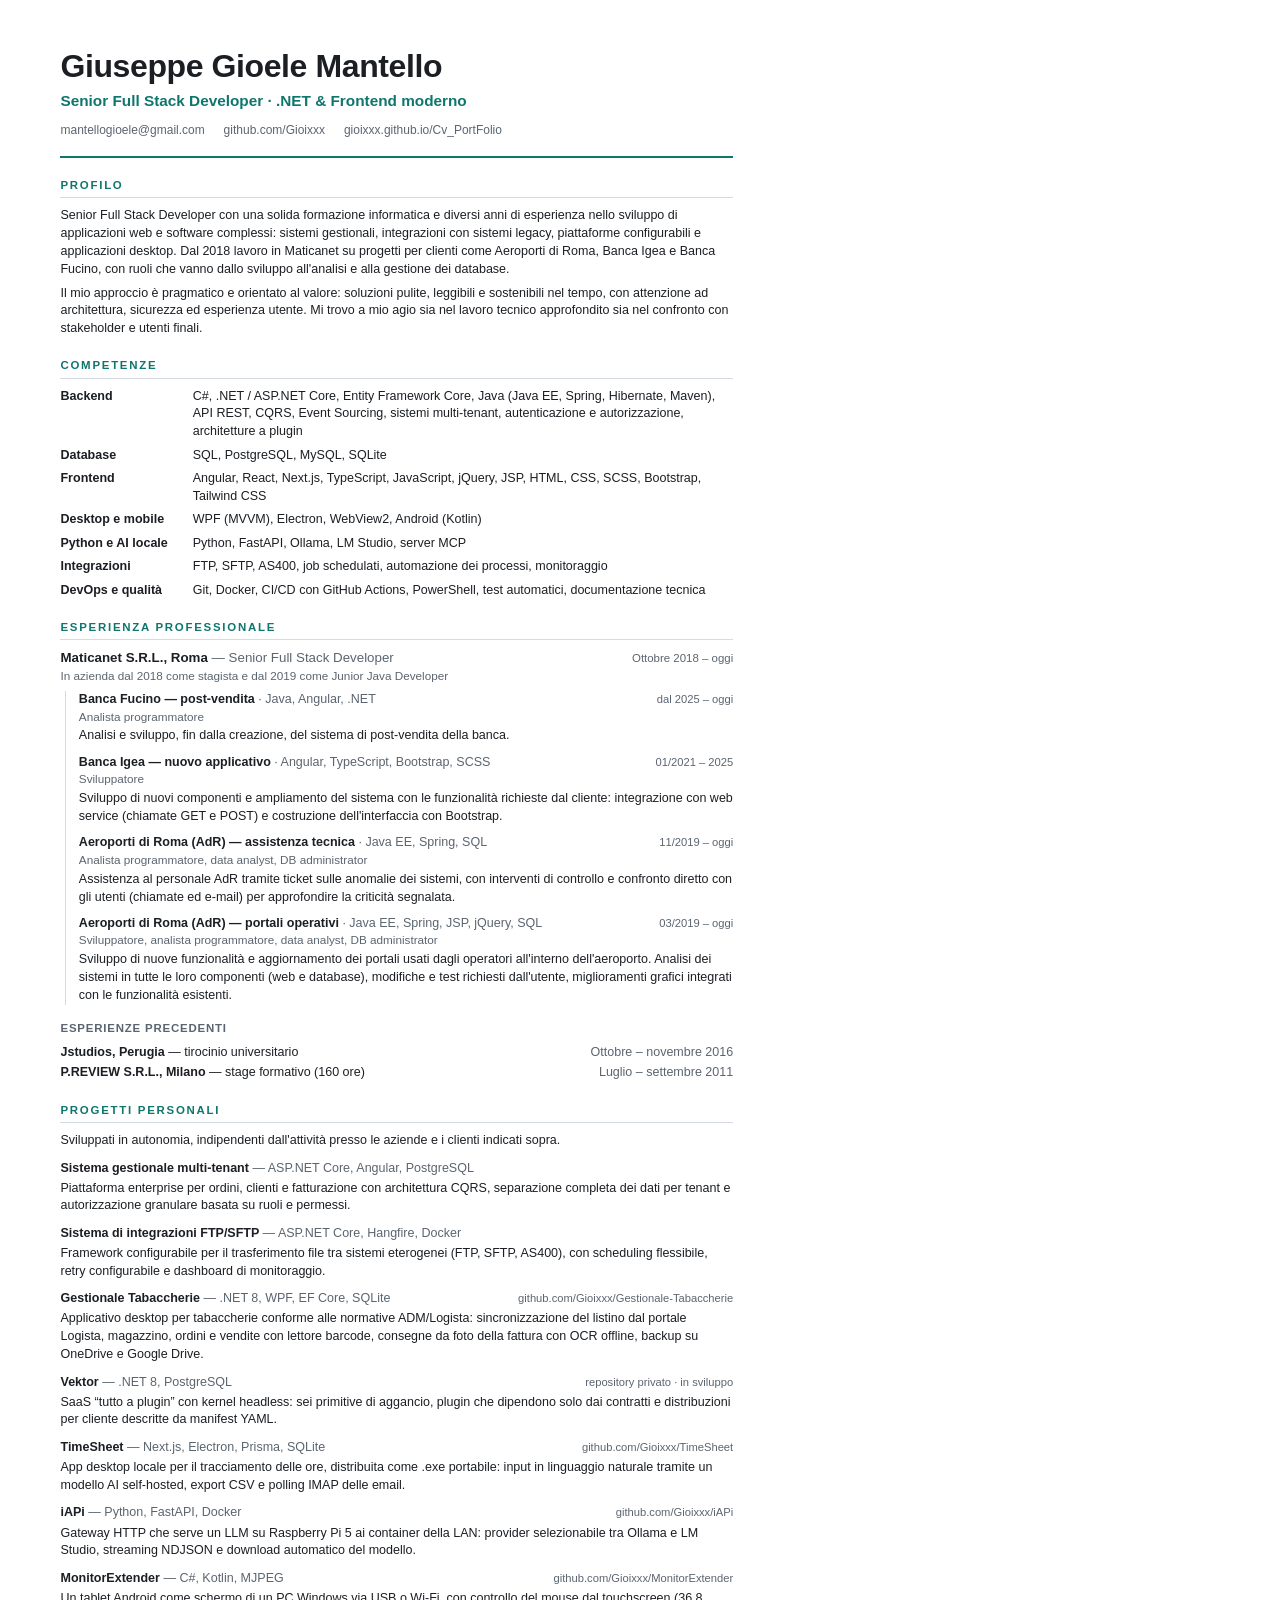
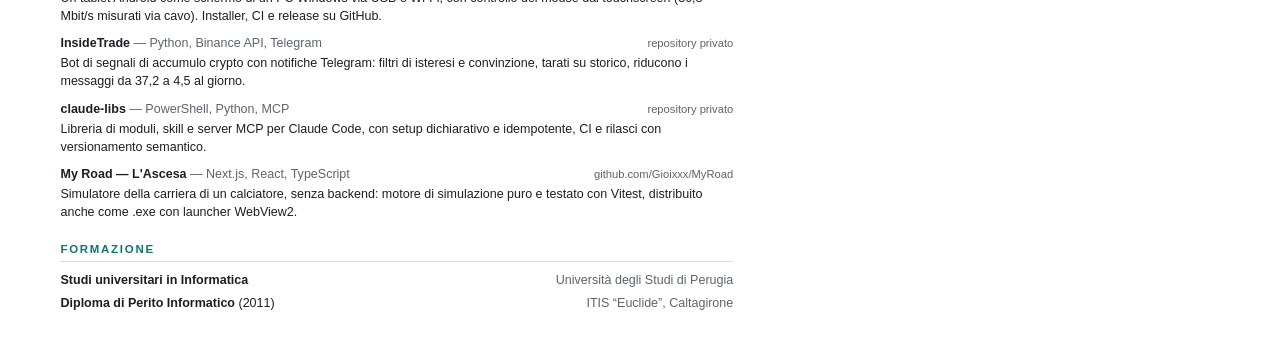
==== commit 8c58fdc1: "feat(cv): set the end of the Banca Igea engagement to 2025 Co-Authored-By: Claude Sonnet 5.5 <norepl" ====
--- a/cv/cv.html
+++ b/cv/cv.html
@@ -319,7 +319,7 @@
                         <div class="entry-head">
                             <span class="entry-title">Banca Igea &mdash; nuovo applicativo
                                 <span class="stack">&middot; Angular, TypeScript, Bootstrap, SCSS</span></span>
-                            <span class="entry-link">01/2021 &ndash; concluso</span>
+                            <span class="entry-link">01/2021 &ndash; 2025</span>
                         </div>
                         <div class="role-line">Sviluppatore</div>
                         <p>Sviluppo di nuovi componenti e ampliamento del sistema con le funzionalit&agrave; richieste
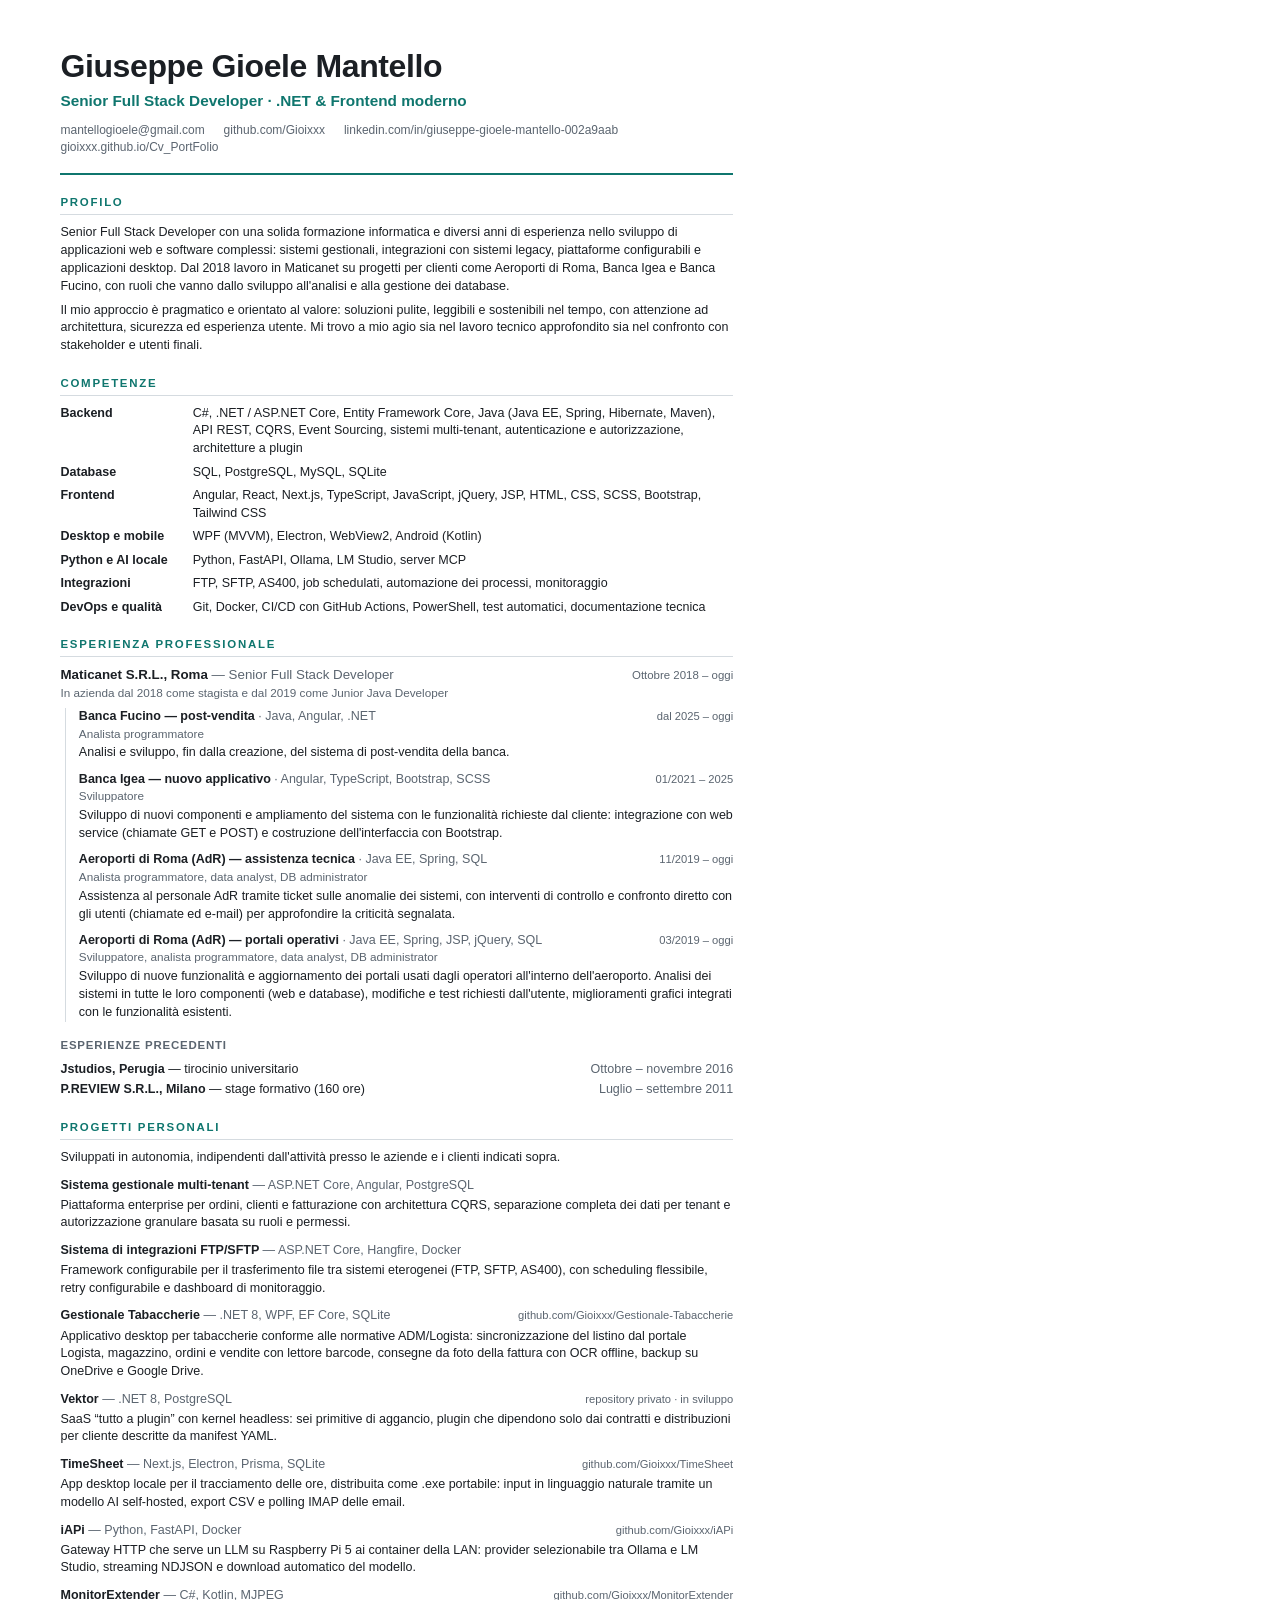
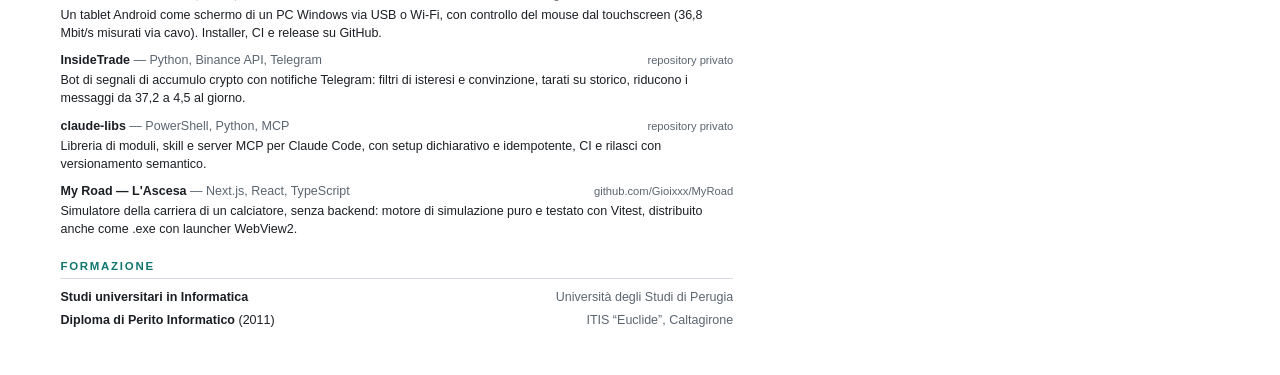
==== commit 23fa23ba: "fix(portfolio): use the real LinkedIn profile - Replace linkedin.com/in/gioix, which was never verif" ====
--- a/cv/cv.html
+++ b/cv/cv.html
@@ -253,6 +253,7 @@
             <div class="contacts">
                 <a href="mailto:mantellogioele@gmail.com">mantellogioele@gmail.com</a>
                 <a href="https://github.com/Gioixxx">github.com/Gioixxx</a>
+                <a href="https://www.linkedin.com/in/giuseppe-gioele-mantello-002a9aab/">linkedin.com/in/giuseppe-gioele-mantello-002a9aab</a>
                 <a href="https://gioixxx.github.io/Cv_PortFolio/">gioixxx.github.io/Cv_PortFolio</a>
             </div>
         </header>
